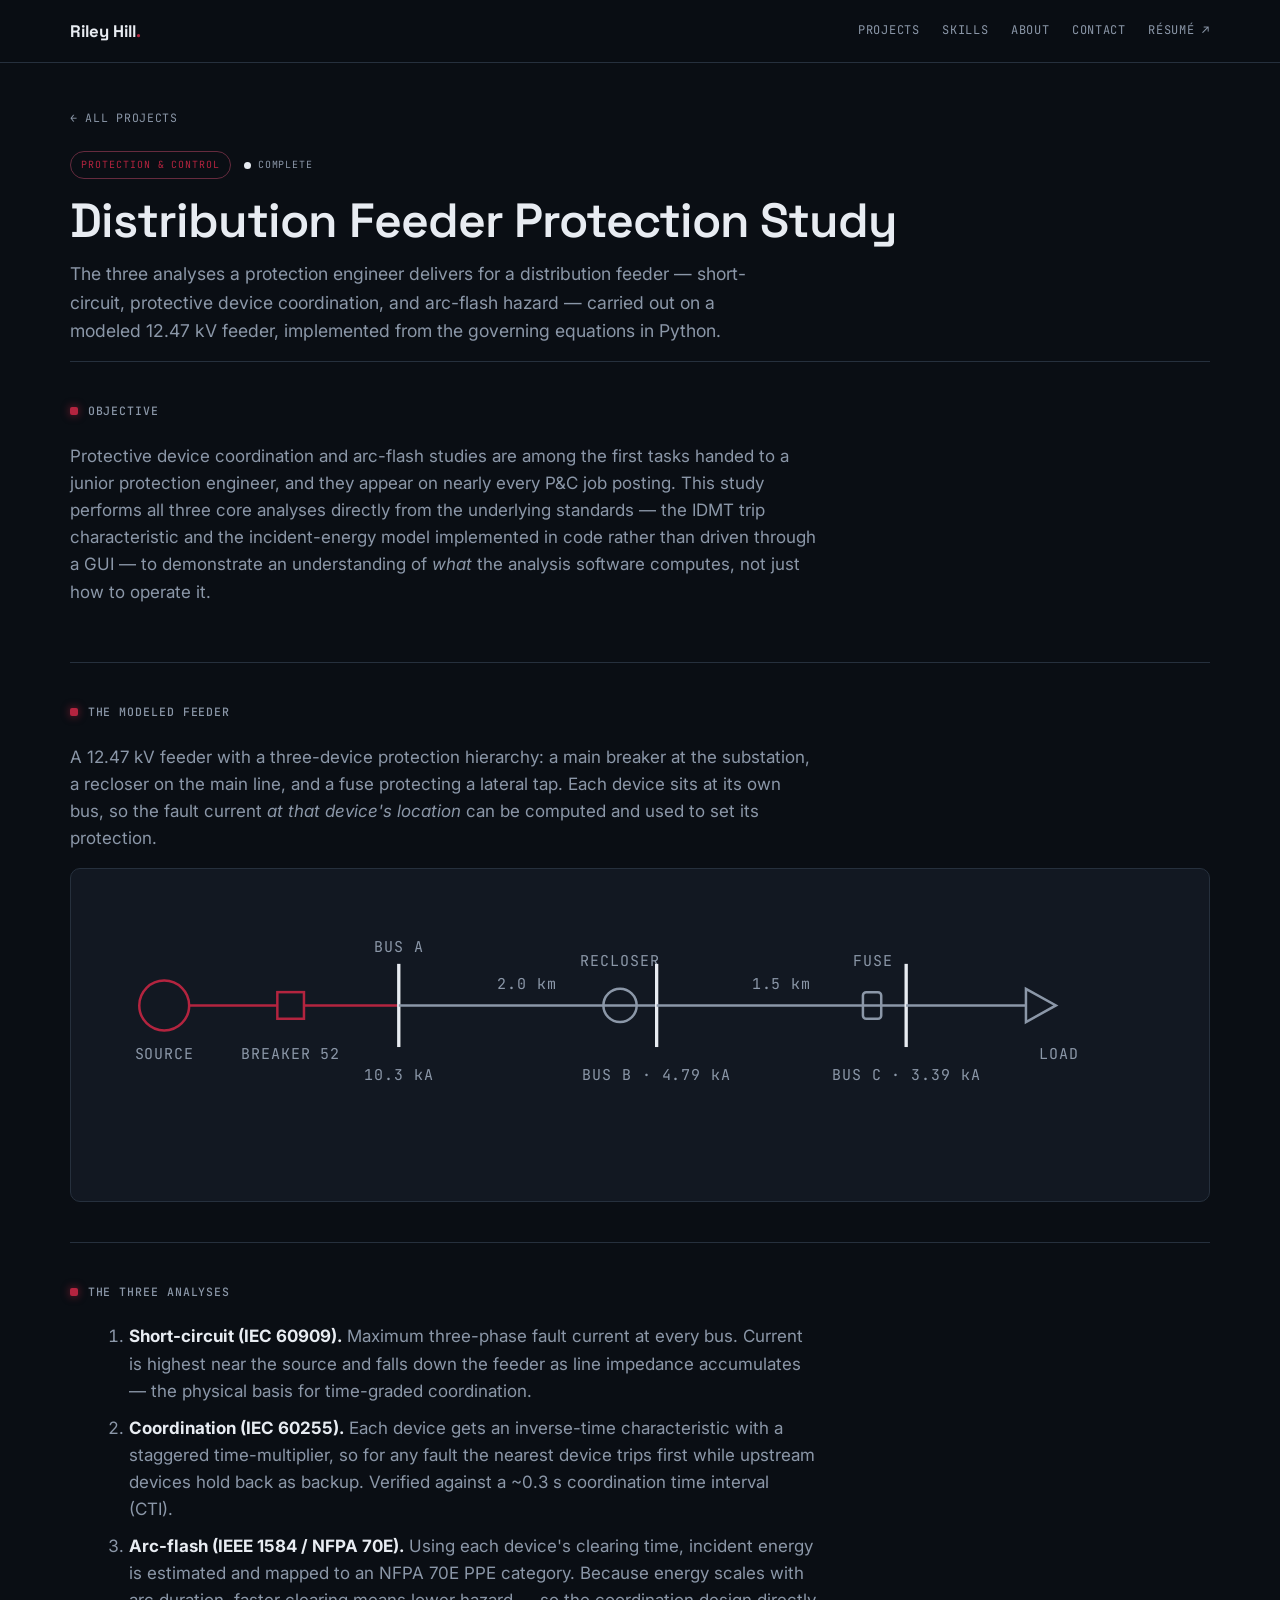
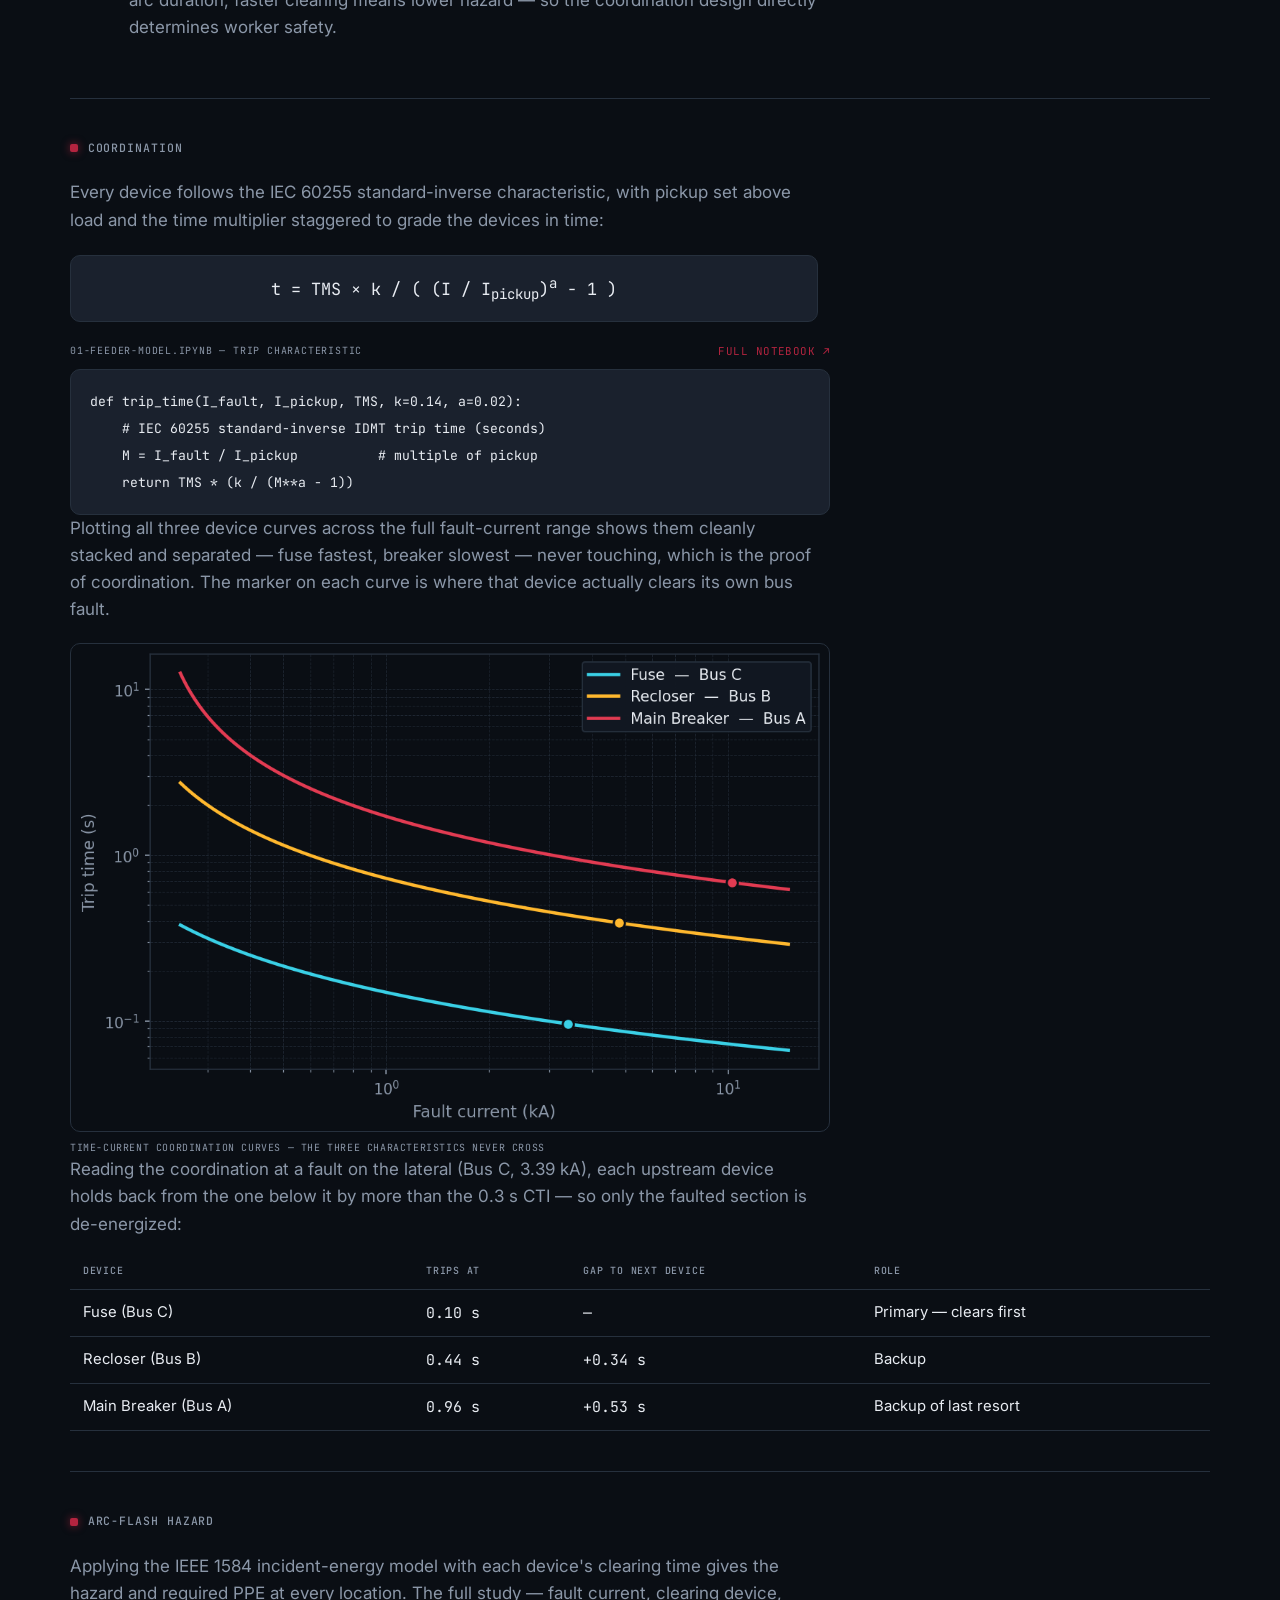
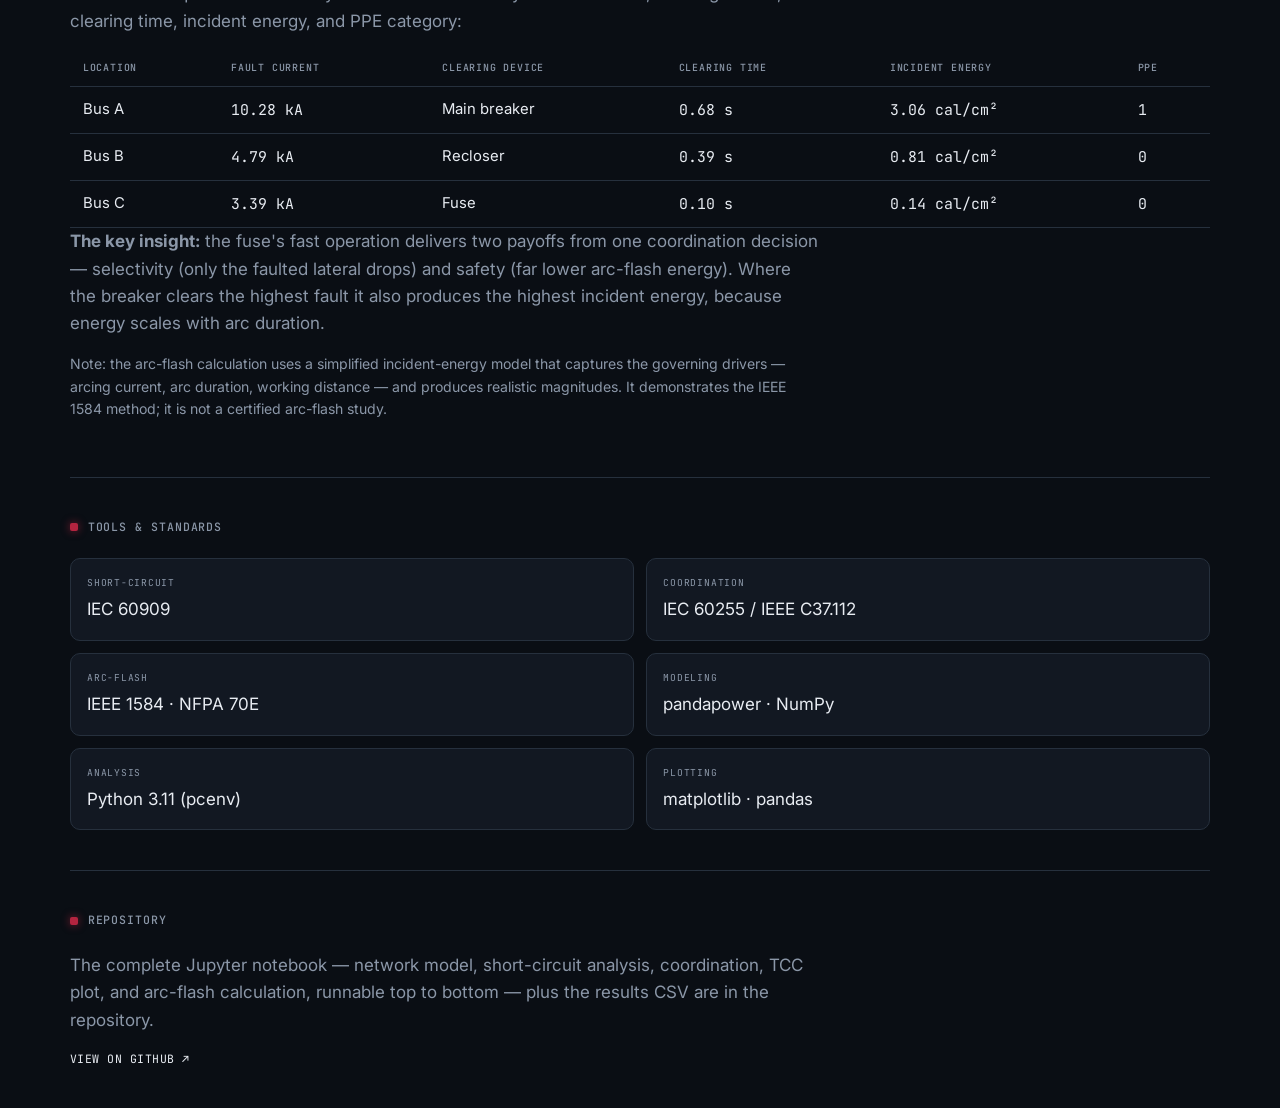
==== projects/feeder-study.html @ 52fa6ba0 "finished site structure" ====
<!DOCTYPE html>
<html lang="en">
<head>
  <meta charset="UTF-8" />
  <meta name="viewport" content="width=device-width, initial-scale=1.0" />
  <title>Distribution Feeder Protection Study — Riley Hill</title>
  <meta name="description" content="A short-circuit, protective device coordination, and IEEE 1584 arc-flash study on a 12.47 kV distribution feeder, built in Python." />

  <link rel="preconnect" href="https://fonts.googleapis.com">
  <link rel="preconnect" href="https://fonts.gstatic.com" crossorigin>
  <link href="https://fonts.googleapis.com/css2?family=Inter:wght@400;500;600&family=JetBrains+Mono:wght@400;500&family=Space+Grotesk:wght@500;600;700&display=swap" rel="stylesheet">

  <link rel="stylesheet" href="../styles.css" />
</head>
<body>

  <!-- ============ NAV ============ -->
  <header class="nav">
    <div class="container nav__inner">
      <a class="nav__brand" href="../index.html">Riley Hill<span>.</span></a>
      <nav class="nav__links">
        <a href="../index.html#projects">Projects</a>
        <a href="../index.html#skills">Skills</a>
        <a href="../index.html#about">About</a>
        <a href="../index.html#contact">Contact</a>
        <a href="../assets/resume.pdf">Résumé ↗</a>
      </nav>
    </div>
  </header>

  <main>

    <!-- ============ HERO ============ -->
    <section class="detail-hero container">
      <a class="back-link" href="../index.html#projects">← All projects</a>
      <div class="detail-hero__meta">
        <span class="tag">Protection &amp; Control</span>
        <span class="status status--done">Complete</span>
      </div>
      <h1>Distribution Feeder Protection Study</h1>
      <p class="detail-hero__lead">The three analyses a protection engineer delivers for a distribution feeder — short-circuit, protective device coordination, and arc-flash hazard — carried out on a modeled 12.47 kV feeder, implemented from the governing equations in Python.</p>
    </section>

    <!-- ============ OBJECTIVE ============ -->
    <section class="block container">
      <div class="section__label"><span class="mono">Objective</span></div>
      <div class="prose">
        <p>Protective device coordination and arc-flash studies are among the first tasks handed to a junior protection engineer, and they appear on nearly every P&amp;C job posting. This study performs all three core analyses directly from the underlying standards — the IDMT trip characteristic and the incident-energy model implemented in code rather than driven through a GUI — to demonstrate an understanding of <em>what</em> the analysis software computes, not just how to operate it.</p>
      </div>
    </section>

    <!-- ============ THE MODELED FEEDER ============ -->
    <section class="block container">
      <div class="section__label"><span class="mono">The modeled feeder</span></div>
      <div class="prose">
        <p>A 12.47 kV feeder with a three-device protection hierarchy: a main breaker at the substation, a recloser on the main line, and a fuse protecting a lateral tap. Each device sits at its own bus, so the fault current <em>at that device's location</em> can be computed and used to set its protection.</p>
      </div>
      <div class="oneline">
        <svg viewBox="0 0 660 175" role="img" aria-label="Single-line diagram of a 12.47 kV feeder: source, main breaker, Bus A at 10.3 kA, a 2.0 km line to a recloser at Bus B at 4.79 kA, a 1.5 km line to a fuse at Bus C at 3.39 kA, then the lateral load">
          <!-- source -->
          <circle class="ol-node ol-hot" cx="44" cy="70" r="15"/>
          <text class="ol-label" x="44" y="102" text-anchor="middle">SOURCE</text>
          <line class="ol-line ol-hot" x1="59" y1="70" x2="112" y2="70"/>
          <!-- main breaker -->
          <rect class="ol-node ol-hot" x="112" y="62" width="16" height="16"/>
          <text class="ol-label" x="120" y="102" text-anchor="middle">BREAKER 52</text>
          <line class="ol-line ol-hot" x1="128" y1="70" x2="185" y2="70"/>
          <!-- BUS A -->
          <line class="ol-bus" x1="185" y1="45" x2="185" y2="95"/>
          <text class="ol-label" x="185" y="38" text-anchor="middle">BUS A</text>
          <text class="ol-label" x="185" y="115" text-anchor="middle">10.3 kA</text>
          <!-- 2.0 km span -->
          <line class="ol-line" x1="185" y1="70" x2="340" y2="70"/>
          <text class="ol-label" x="262" y="60" text-anchor="middle">2.0 km</text>
          <!-- recloser + BUS B -->
          <circle class="ol-node" cx="318" cy="70" r="10"/>
          <text class="ol-label" x="318" y="46" text-anchor="middle">RECLOSER</text>
          <line class="ol-bus" x1="340" y1="45" x2="340" y2="95"/>
          <text class="ol-label" x="340" y="115" text-anchor="middle">BUS B · 4.79 kA</text>
          <!-- 1.5 km span -->
          <line class="ol-line" x1="340" y1="70" x2="490" y2="70"/>
          <text class="ol-label" x="415" y="60" text-anchor="middle">1.5 km</text>
          <!-- fuse + BUS C -->
          <rect class="ol-node" x="464" y="62" width="11" height="16" rx="2"/>
          <text class="ol-label" x="470" y="46" text-anchor="middle">FUSE</text>
          <line class="ol-bus" x1="490" y1="45" x2="490" y2="95"/>
          <text class="ol-label" x="490" y="115" text-anchor="middle">BUS C · 3.39 kA</text>
          <!-- load -->
          <line class="ol-line" x1="490" y1="70" x2="562" y2="70"/>
          <path class="ol-line" d="M562 60 l18 10 l-18 10 z" fill="#8b97a8"/>
          <text class="ol-label" x="582" y="102" text-anchor="middle">LOAD</text>
        </svg>
      </div>
    </section>

    <!-- ============ METHOD ============ -->
    <section class="block container">
      <div class="section__label"><span class="mono">The three analyses</span></div>
      <div class="prose">
        <ol>
          <li><strong>Short-circuit (IEC 60909).</strong> Maximum three-phase fault current at every bus. Current is highest near the source and falls down the feeder as line impedance accumulates — the physical basis for time-graded coordination.</li>
          <li><strong>Coordination (IEC 60255).</strong> Each device gets an inverse-time characteristic with a staggered time-multiplier, so for any fault the nearest device trips first while upstream devices hold back as backup. Verified against a ~0.3 s coordination time interval (CTI).</li>
          <li><strong>Arc-flash (IEEE 1584 / NFPA 70E).</strong> Using each device's clearing time, incident energy is estimated and mapped to an NFPA 70E PPE category. Because energy scales with arc duration, faster clearing means lower hazard — so the coordination design directly determines worker safety.</li>
        </ol>
      </div>
    </section>

    <!-- ============ COORDINATION ============ -->
    <section class="block container">
      <div class="section__label"><span class="mono">Coordination</span></div>
      <div class="prose">
        <p>Every device follows the IEC 60255 standard-inverse characteristic, with pickup set above load and the time multiplier staggered to grade the devices in time:</p>
        <div class="equation">t = TMS &times; k / ( (I / I<sub>pickup</sub>)<sup>a</sup> &minus; 1 )</div>
      </div>

      <div class="code-block">
        <div class="cap">
          <span>01-feeder-model.ipynb — trip characteristic</span>
          <a href="https://github.com/rileyhill625/etap-feeder-study">Full notebook ↗</a>
        </div>
        <pre><code>def trip_time(I_fault, I_pickup, TMS, k=0.14, a=0.02):
    # IEC 60255 standard-inverse IDMT trip time (seconds)
    M = I_fault / I_pickup          # multiple of pickup
    return TMS * (k / (M**a - 1))</code></pre>
      </div>

      <div class="prose">
        <p>Plotting all three device curves across the full fault-current range shows them cleanly stacked and separated — fuse fastest, breaker slowest — never touching, which is the proof of coordination. The marker on each curve is where that device actually clears its own bus fault.</p>
      </div>
      <figure class="figure figure--md">
        <img src="../assets/tcc-coordination.png" alt="Time-current coordination plot: three IEC standard-inverse curves for the fuse, recloser, and main breaker, cleanly separated across the fault-current range, with a marker on each at its operating point">
        <figcaption>Time-current coordination curves — the three characteristics never cross</figcaption>
      </figure>

      <div class="prose">
        <p>Reading the coordination at a fault on the lateral (Bus C, 3.39 kA), each upstream device holds back from the one below it by more than the 0.3 s CTI — so only the faulted section is de-energized:</p>
      </div>
      <table class="data-table">
        <thead><tr><th>Device</th><th>Trips at</th><th>Gap to next device</th><th>Role</th></tr></thead>
        <tbody>
          <tr><td>Fuse (Bus C)</td><td class="num">0.10 s</td><td class="num">—</td><td>Primary — clears first</td></tr>
          <tr><td>Recloser (Bus B)</td><td class="num">0.44 s</td><td class="num">+0.34 s</td><td>Backup</td></tr>
          <tr><td>Main Breaker (Bus A)</td><td class="num">0.96 s</td><td class="num">+0.53 s</td><td>Backup of last resort</td></tr>
        </tbody>
      </table>
    </section>

    <!-- ============ ARC-FLASH HAZARD ============ -->
    <section class="block container">
      <div class="section__label"><span class="mono">Arc-flash hazard</span></div>
      <div class="prose">
        <p>Applying the IEEE 1584 incident-energy model with each device's clearing time gives the hazard and required PPE at every location. The full study — fault current, clearing device, clearing time, incident energy, and PPE category:</p>
      </div>
      <table class="data-table">
        <thead><tr><th>Location</th><th>Fault current</th><th>Clearing device</th><th>Clearing time</th><th>Incident energy</th><th>PPE</th></tr></thead>
        <tbody>
          <tr><td>Bus A</td><td class="num">10.28 kA</td><td>Main breaker</td><td class="num">0.68 s</td><td class="num">3.06 cal/cm²</td><td class="num">1</td></tr>
          <tr><td>Bus B</td><td class="num">4.79 kA</td><td>Recloser</td><td class="num">0.39 s</td><td class="num">0.81 cal/cm²</td><td class="num">0</td></tr>
          <tr><td>Bus C</td><td class="num">3.39 kA</td><td>Fuse</td><td class="num">0.10 s</td><td class="num">0.14 cal/cm²</td><td class="num">0</td></tr>
        </tbody>
      </table>
      <div class="prose">
        <p><strong>The key insight:</strong> the fuse's fast operation delivers two payoffs from one coordination decision — selectivity (only the faulted lateral drops) and safety (far lower arc-flash energy). Where the breaker clears the highest fault it also produces the highest incident energy, because energy scales with arc duration.</p>
        <p style="font-size:.88rem;">Note: the arc-flash calculation uses a simplified incident-energy model that captures the governing drivers — arcing current, arc duration, working distance — and produces realistic magnitudes. It demonstrates the IEEE 1584 method; it is not a certified arc-flash study.</p>
      </div>
    </section>

    <!-- ============ TOOLS & STANDARDS ============ -->
    <section class="block container">
      <div class="section__label"><span class="mono">Tools &amp; standards</span></div>
      <div class="spec-grid">
        <div class="spec"><span class="k">Short-circuit</span><span class="v">IEC 60909</span></div>
        <div class="spec"><span class="k">Coordination</span><span class="v">IEC 60255 / IEEE C37.112</span></div>
        <div class="spec"><span class="k">Arc-flash</span><span class="v">IEEE 1584 · NFPA 70E</span></div>
        <div class="spec"><span class="k">Modeling</span><span class="v">pandapower · NumPy</span></div>
        <div class="spec"><span class="k">Analysis</span><span class="v">Python 3.11 (pcenv)</span></div>
        <div class="spec"><span class="k">Plotting</span><span class="v">matplotlib · pandas</span></div>
      </div>
    </section>

    <!-- ============ REPOSITORY ============ -->
    <section class="block container">
      <div class="section__label"><span class="mono">Repository</span></div>
      <div class="prose"><p>The complete Jupyter notebook — network model, short-circuit analysis, coordination, TCC plot, and arc-flash calculation, runnable top to bottom — plus the results CSV are in the repository.</p></div>
      <div class="card__links">
        <a href="https://github.com/rileyhill625/etap-feeder-study">View on GitHub ↗</a>
      </div>
    </section>

  </main>

</body>
</html>
---- styles.css ----
/* ============================================================
   Riley Hill — Protection & Control + Renewables portfolio
   styles.css · design tokens + base + nav + hero
   ============================================================ */

/* 1. DESIGN TOKENS — the single source of the whole site */
:root {  /* top of document */
  /* neutrals — control-room graphite */
  --bg:        #0a0e14;
  --surface:   #121822;
  --surface-2: #1a212d;
  --line:      #26303d;
  --text:      #e8ecf2;
  --muted:     #8b97a8;

  /* niche accents — the color language specializations */
  --maroon:    #500000;   /* A&M brand — deep fills */
  --maroon-hi: #b3243f;   /* readable maroon = PROTECTION & CONTROL */
  --renew:     #ffb82e;   /* amber     = RENEWABLES INTEGRATION */

  /* typefaces */
  --font-display: 'Space Grotesk', system-ui, sans-serif;
  --font-body:    'Inter', system-ui, sans-serif;
  --font-mono:    'JetBrains Mono', ui-monospace, monospace;

  /* spacing + rhythm */
  --space-section: clamp(4rem, 9vw, 7rem);
  --content-max:   1140px;
  --radius:        10px;
}

/* 2. RESET — sane defaults across browsers */
*, *::before, *::after { box-sizing: border-box; }
* { margin: 0; }
html { scroll-behavior: smooth; }
img, svg { display: block; max-width: 100%; }

body {
  background: var(--bg);
  color: var(--text);
  font-family: var(--font-body);
  font-size: 1.0625rem;
  line-height: 1.6;
  -webkit-font-smoothing: antialiased;
}

/* 3. BASE TYPOGRAPHY */
h1, h2, h3 {
  font-family: var(--font-display);
  font-weight: 600;
  line-height: 1.1;
  letter-spacing: -0.02em;
}
a { color: inherit; text-decoration: none; }

.container { width: min(100% - 2.5rem, var(--content-max)); margin-inline: auto; }

.mono {
  font-family: var(--font-mono);
  font-weight: 500;
  letter-spacing: 0.08em;
  text-transform: uppercase;
  font-size: 0.72rem;
  color: var(--muted);
}

/* 4. NAV — sticky, translucent, hairline underline */
.nav {
  position: sticky; top: 0; z-index: 50;
  background: color-mix(in srgb, var(--bg) 82%, transparent);
  backdrop-filter: blur(10px);
  border-bottom: 1px solid var(--line);
}
.nav__inner { display: flex; align-items: center; justify-content: space-between; height: 62px; }
.nav__brand { font-family: var(--font-display); font-weight: 700; font-size: 1.05rem; }
.nav__brand span { color: var(--maroon-hi); }
.nav__links { display: flex; gap: 1.4rem; flex-wrap: wrap; }
.nav__links a {
  font-family: var(--font-mono); font-size: 0.75rem;
  letter-spacing: 0.06em; text-transform: uppercase;
  color: var(--muted); transition: color .18s ease;
}
.nav__links a:hover { color: var(--text); }

/* 5. BUTTONS */
.btn {
  display: inline-flex; align-items: center; gap: .5rem;
  font-family: var(--font-mono); font-size: .78rem;
  letter-spacing: .04em; text-transform: uppercase;
  padding: .7rem 1.1rem; border-radius: var(--radius);
  border: 1px solid var(--line); color: var(--text);
  transition: border-color .18s ease, background .18s ease, transform .18s ease;
}
.btn:hover { transform: translateY(-1px); }
.btn--primary { background: var(--maroon); border-color: var(--maroon-hi); }
.btn--primary:hover { background: var(--maroon-hi); }
.btn--ghost:hover { border-color: var(--muted); background: var(--surface); }

/* 6. HERO */
.hero { padding-block: clamp(3.5rem, 8vw, 6rem) var(--space-section); }
.hero__inner {
  display: grid; grid-template-columns: 1.1fr .9fr;
  gap: clamp(2rem, 5vw, 4rem); align-items: center;
}
.hero__kicker { margin-bottom: 1.1rem; }
.hero h1 { font-size: clamp(2.2rem, 5.2vw, 3.6rem); margin-bottom: 1.2rem; }
.hero h1 .accent { color: var(--renew); }
.hero__sub { color: var(--muted); max-width: 46ch; margin-bottom: 1.8rem; }
.cta-row { display: flex; gap: .8rem; flex-wrap: wrap; }

.pills { display: flex; gap: .6rem; margin-top: 1.6rem; flex-wrap: wrap; }
.pill {
  font-family: var(--font-mono); font-size: .68rem;
  letter-spacing: .08em; text-transform: uppercase;
  padding: .35rem .7rem; border-radius: 999px; border: 1px solid var(--line);
}
.pill--pc    { color: var(--maroon-hi); border-color: color-mix(in srgb, var(--maroon-hi) 45%, var(--line)); }
.pill--renew { color: var(--renew);     border-color: color-mix(in srgb, var(--renew) 45%, var(--line)); }

/* hero one-line diagram panel */
.oneline { background: var(--surface); border: 1px solid var(--line); border-radius: var(--radius); padding: 1.25rem; }
.ol-bus  { stroke: var(--text);  stroke-width: 2; }
.ol-line { stroke: var(--muted); stroke-width: 1.5; fill: none; }
.ol-node { fill: none; stroke: var(--muted); stroke-width: 1.5; }
.ol-hot  { stroke: var(--maroon-hi); }
.ol-flow { stroke: var(--renew); stroke-width: 2; fill: none; stroke-dasharray: 4 6; }
.ol-label{ fill: var(--muted); font-family: var(--font-mono); font-size: 9px; letter-spacing: .06em; }

/* 7. SECTION SCAFFOLD + the HMI "status LED" label */
.section { padding-block: var(--space-section); border-top: 1px solid var(--line); }
.section__label { display: flex; align-items: center; gap: .6rem; margin-bottom: 1.4rem; }
.section__label::before {
  content: ""; width: 8px; height: 8px; border-radius: 2px;
  background: var(--maroon-hi);
  box-shadow: 0 0 8px color-mix(in srgb, var(--maroon-hi) 70%, transparent);
}
.section h2 { font-size: clamp(1.6rem, 3.5vw, 2.3rem); }

/* 8. RESPONSIVE */
@media (max-width: 760px) {
  .hero__inner { grid-template-columns: 1fr; }
  .oneline { order: -1; }
  .nav__links { gap: .9rem; }
}

/* 9. ACCESSIBILITY FLOOR */
:focus-visible { outline: 2px solid var(--renew); outline-offset: 3px; border-radius: 4px; }
@media (prefers-reduced-motion: reduce) {
  html { scroll-behavior: auto; }
  * { transition: none !important; animation: none !important; }
}

/* 10. PROJECT CARDS */
.section__intro { color: var(--muted); max-width: 60ch; margin-top: .6rem; }

.projects-grid {
  display: grid;
  grid-template-columns: repeat(2, 1fr);   /* two equal columns */
  gap: 1.2rem;
  margin-top: 2rem;
}

.card {
  --accent: var(--maroon-hi);              /* per-card niche color; a default */
  display: flex; flex-direction: column;   /* stack contents vertically */
  background: var(--surface);
  border: 1px solid var(--line);
  border-radius: var(--radius);
  padding: 1.5rem;
  transition: border-color .2s ease, transform .2s ease;
}
.card--pc    { --accent: var(--maroon-hi); }   /* Protection & Control */
.card--renew { --accent: var(--renew); }       /* Renewables Integration */
.card:hover { transform: translateY(-3px); border-color: color-mix(in srgb, var(--accent) 40%, var(--line)); }

.card__top { display: flex; justify-content: space-between; align-items: center; margin-bottom: 1rem; }

.tag {
  font-family: var(--font-mono); font-size: .62rem; letter-spacing: .1em; text-transform: uppercase;
  padding: .3rem .6rem; border-radius: 999px;
  color: var(--accent);
  border: 1px solid color-mix(in srgb, var(--accent) 45%, var(--line));
}

.status { display: inline-flex; align-items: center; gap: .45rem; font-family: var(--font-mono); font-size: .62rem; letter-spacing: .08em; text-transform: uppercase; color: var(--muted); }
.status::before { content: ""; width: 7px; height: 7px; border-radius: 50%; }
.status--done::before { background: var(--text); }              /* filled = complete */
.status--wip::before  { border: 1.5px solid var(--muted); }     /* hollow = in progress */
.status--planned::before { background: var(--line); }   /* faint filled dot = planned/future */

.card h3 { font-size: 1.25rem; margin-bottom: .5rem; }
.card__desc { color: var(--muted); font-size: .95rem; margin-bottom: 1rem; }

.card__tags { display: flex; flex-wrap: wrap; gap: .4rem; margin-bottom: 1.1rem; }
.chip { font-family: var(--font-mono); font-size: .62rem; color: var(--muted); background: var(--surface-2); border: 1px solid var(--line); border-radius: 5px; padding: .25rem .5rem; }

.card__result { padding: .8rem; background: var(--surface-2); border-left: 2px solid var(--accent); border-radius: 6px; margin-bottom: 1.2rem; }
.card__result .metric { display: block; font-family: var(--font-mono); color: var(--text); font-size: .95rem; }
.card__result .metric-label { font-family: var(--font-mono); font-size: .6rem; letter-spacing: .08em; text-transform: uppercase; color: var(--muted); }

.card__links { margin-top: auto; display: flex; gap: 1.2rem; align-items: center; }
.card__links a { font-family: var(--font-mono); font-size: .72rem; letter-spacing: .04em; text-transform: uppercase; color: var(--text); transition: color .18s ease; }
.card__links a:hover { color: var(--accent); }
.card__links .secondary { color: var(--muted); }

@media (max-width: 760px) { .projects-grid { grid-template-columns: 1fr; } }


/* 11. CAPSTONES — the featured tier */
.capstones {
  display: grid;
  grid-template-columns: repeat(2, 1fr);
  gap: 1.2rem;
  margin-top: 2rem;
  margin-bottom: 3rem;
}
.capstone {
  --accent: var(--maroon-hi);              /* local niche token, same trick as .card */
  position: relative;                      /* anchor for the accent bar below */
  overflow: hidden;                        /* clip the bar to the rounded corners */
  display: flex; flex-direction: column;
  background: var(--surface);
  border: 1px solid var(--line);
  border-radius: var(--radius);
  padding: 2rem;
  transition: border-color .2s ease, transform .2s ease;
}
.capstone--pc     { --accent: var(--maroon-hi); }
.capstone--bridge { --accent: var(--renew); }

/* the accent bar across the top — this is what elevates a capstone above a card */
.capstone::before {
  content: ""; position: absolute; top: 0; left: 0; right: 0; height: 3px;
  background: var(--accent);
}
.capstone--bridge::before {
  background: linear-gradient(90deg, var(--maroon-hi), var(--renew));  /* the fusion */
}

.capstone__head { display: flex; justify-content: space-between; align-items: center; margin-bottom: .9rem; }
.capstone__eyebrow { font-family: var(--font-mono); font-size: .62rem; letter-spacing: .12em; text-transform: uppercase; color: var(--accent); }
.capstone h3 { font-size: 1.6rem; margin-bottom: .7rem; }
.capstone__desc { color: var(--muted); margin-bottom: 1.3rem; }

.capstone__scope {
  display: flex; gap: 1.6rem; flex-wrap: wrap;
  padding-block: 1rem; margin-bottom: 1.4rem;
  border-top: 1px solid var(--line); border-bottom: 1px solid var(--line);
}
.capstone__scope div { display: flex; flex-direction: column; }
.capstone__scope .n { font-family: var(--font-display); font-size: 1.15rem; color: var(--text); }
.capstone__scope .l { font-family: var(--font-mono); font-size: .58rem; letter-spacing: .08em; text-transform: uppercase; color: var(--muted); margin-top: .2rem; }

.capstone__links { margin-top: auto; display: flex; gap: 1.2rem; }
.capstone__links a { font-family: var(--font-mono); font-size: .72rem; letter-spacing: .04em; text-transform: uppercase; color: var(--text); transition: color .18s ease; }
.capstone__links a:hover { color: var(--accent); }

@media (max-width: 760px) { .capstones { grid-template-columns: 1fr; } }

/* 12. PROJECT DETAIL PAGES */
.detail-hero { --accent: var(--maroon-hi); padding-block: 2.5rem 1rem; }
/* for a renewables detail page, put style="--accent: var(--renew)" on its <main> */

.back-link { font-family: var(--font-mono); font-size: .72rem; letter-spacing: .06em; text-transform: uppercase; color: var(--muted); display: inline-flex; gap: .4rem; margin-bottom: 1.5rem; transition: color .18s ease; }
.back-link:hover { color: var(--text); }
.detail-hero__meta { display: flex; gap: .8rem; align-items: center; margin-bottom: 1rem; flex-wrap: wrap; }
.detail-hero h1 { font-size: clamp(1.9rem, 4.5vw, 3rem); margin-bottom: .8rem; }
.detail-hero__lead { color: var(--muted); font-size: 1.1rem; max-width: 62ch; }

.block { padding-block: 2.5rem; border-top: 1px solid var(--line); }
.prose { max-width: 68ch; }
.prose p { color: var(--muted); margin-bottom: 1rem; }
.prose ol { color: var(--muted); margin: 0 0 1rem 1.2rem; }
.prose li { margin-bottom: .6rem; }
.prose li strong { color: var(--text); }

.equation { font-family: var(--font-mono); background: var(--surface-2); border: 1px solid var(--line); border-radius: var(--radius); padding: 1rem 1.2rem; color: var(--text); text-align: center; margin: 1.3rem 0; font-size: 1.05rem; }

/* data tables */
.data-table { width: 100%; border-collapse: collapse; margin-top: 1rem; font-size: .93rem; }
.data-table th { text-align: left; font-family: var(--font-mono); font-size: .62rem; letter-spacing: .08em; text-transform: uppercase; color: var(--muted); font-weight: 500; padding: .6rem .8rem; border-bottom: 1px solid var(--line); }
.data-table td { padding: .7rem .8rem; border-bottom: 1px solid var(--line); color: var(--text); }
.data-table .num { font-family: var(--font-mono); }
.data-table tr:hover td { background: var(--surface); }

/* hardware spec grid */
.spec-grid { display: grid; grid-template-columns: repeat(2, 1fr); gap: .8rem; margin-top: 1rem; }
.spec { background: var(--surface); border: 1px solid var(--line); border-radius: var(--radius); padding: 1rem; }
.spec .k { font-family: var(--font-mono); font-size: .6rem; letter-spacing: .08em; text-transform: uppercase; color: var(--muted); display: block; margin-bottom: .35rem; }
.spec .v { color: var(--text); }

/* interactive trip curve */
.curve-panel { background: var(--surface); border: 1px solid var(--line); border-radius: var(--radius); padding: 1.5rem; margin-top: 1rem; }
.curve-controls { display: flex; gap: 2rem; flex-wrap: wrap; margin-bottom: 1.2rem; }
.control { display: flex; flex-direction: column; gap: .5rem; min-width: 220px; }
.control label { font-family: var(--font-mono); font-size: .68rem; letter-spacing: .06em; text-transform: uppercase; color: var(--muted); display: flex; justify-content: space-between; }
.control label .val { color: var(--renew); }
.control input[type="range"] { width: 100%; accent-color: var(--maroon-hi); }
.curve-svg { width: 100%; height: auto; background: var(--bg); border-radius: 6px; }
.curve-axis   { stroke: var(--line); stroke-width: 1; }
.curve-grid   { stroke: color-mix(in srgb, var(--line) 55%, transparent); stroke-width: .5; }
.curve-path   { stroke: var(--maroon-hi); stroke-width: 2.5; fill: none; }
.curve-point  { fill: var(--renew); stroke: var(--bg); stroke-width: 2; }
.curve-label  { fill: var(--muted); font-family: var(--font-mono); font-size: 10px; }
.curve-pickup { stroke: var(--muted); stroke-width: 1; stroke-dasharray: 4 4; }

@media (max-width: 760px) { .spec-grid { grid-template-columns: 1fr; } }

/* 13. MEDIA + CODE (detail pages) */
.figure { margin-top: 1.2rem; }
.figure--md { max-width: 760px; }
.figure--sm { max-width: 400px; }
.figure img, .figure video { width: 100%; display: block; border: 1px solid var(--line); border-radius: var(--radius); background: var(--bg); }
.figure figcaption { font-family: var(--font-mono); font-size: .62rem; letter-spacing: .06em; text-transform: uppercase; color: var(--muted); margin-top: .5rem; }

.code-block { margin-top: 1rem; max-width: 760px; }
.code-block .cap { display: flex; justify-content: space-between; align-items: center; margin-bottom: .55rem; }
.code-block .cap span { font-family: var(--font-mono); font-size: .62rem; letter-spacing: .08em; text-transform: uppercase; color: var(--muted); }
.code-block .cap a { font-family: var(--font-mono); font-size: .68rem; text-transform: uppercase; letter-spacing: .04em; color: var(--maroon-hi); }
.code-block pre { background: var(--surface-2); border: 1px solid var(--line); border-radius: var(--radius); padding: 1.1rem 1.2rem; overflow-x: auto; }
.code-block code { font-family: var(--font-mono); font-size: .82rem; line-height: 1.7; color: var(--text); white-space: pre; }

/* 14. SKILLS */
.chips { display: flex; flex-wrap: wrap; gap: .45rem; }
.skills-grid { display: grid; grid-template-columns: repeat(2, 1fr); gap: 1.4rem; margin-top: 1.8rem; }
.skill-group { background: var(--surface); border: 1px solid var(--line); border-radius: var(--radius); padding: 1.3rem; }
.skill-group h3 { font-family: var(--font-mono); font-size: .68rem; letter-spacing: .1em; text-transform: uppercase; color: var(--muted); font-weight: 500; margin-bottom: .9rem; }
@media (max-width: 760px){ .skills-grid { grid-template-columns: 1fr; } }

/* 15. POLISH — scroll reveal, hero current flow, footer */

/* Scroll reveal. Scoped to .js so the page still shows everything if JS is off. */
.js .reveal { opacity: 0; transform: translateY(20px); transition: opacity .6s ease, transform .6s ease; }
.js .reveal.is-visible { opacity: 1; transform: none; }

/* Flowing current on the hero feeder conductor */
@keyframes current-flow { to { stroke-dashoffset: -140; } }
.ol-flow { stroke-dasharray: 6 8; animation: current-flow 2.5s linear infinite; }

/* Footer */
.footer { display: flex; justify-content: space-between; align-items: center; gap: 1rem; flex-wrap: wrap;
  padding-block: 2rem; border-top: 1px solid var(--line); color: var(--muted); }
.footer a { color: var(--muted); font-family: var(--font-mono); font-size: .72rem; letter-spacing: .06em; text-transform: uppercase; transition: color .18s ease; }
.footer a:hover { color: var(--text); }

@media (prefers-reduced-motion: reduce) {
  .js .reveal { opacity: 1; transform: none; transition: none; }
  .ol-flow { animation: none; }
}
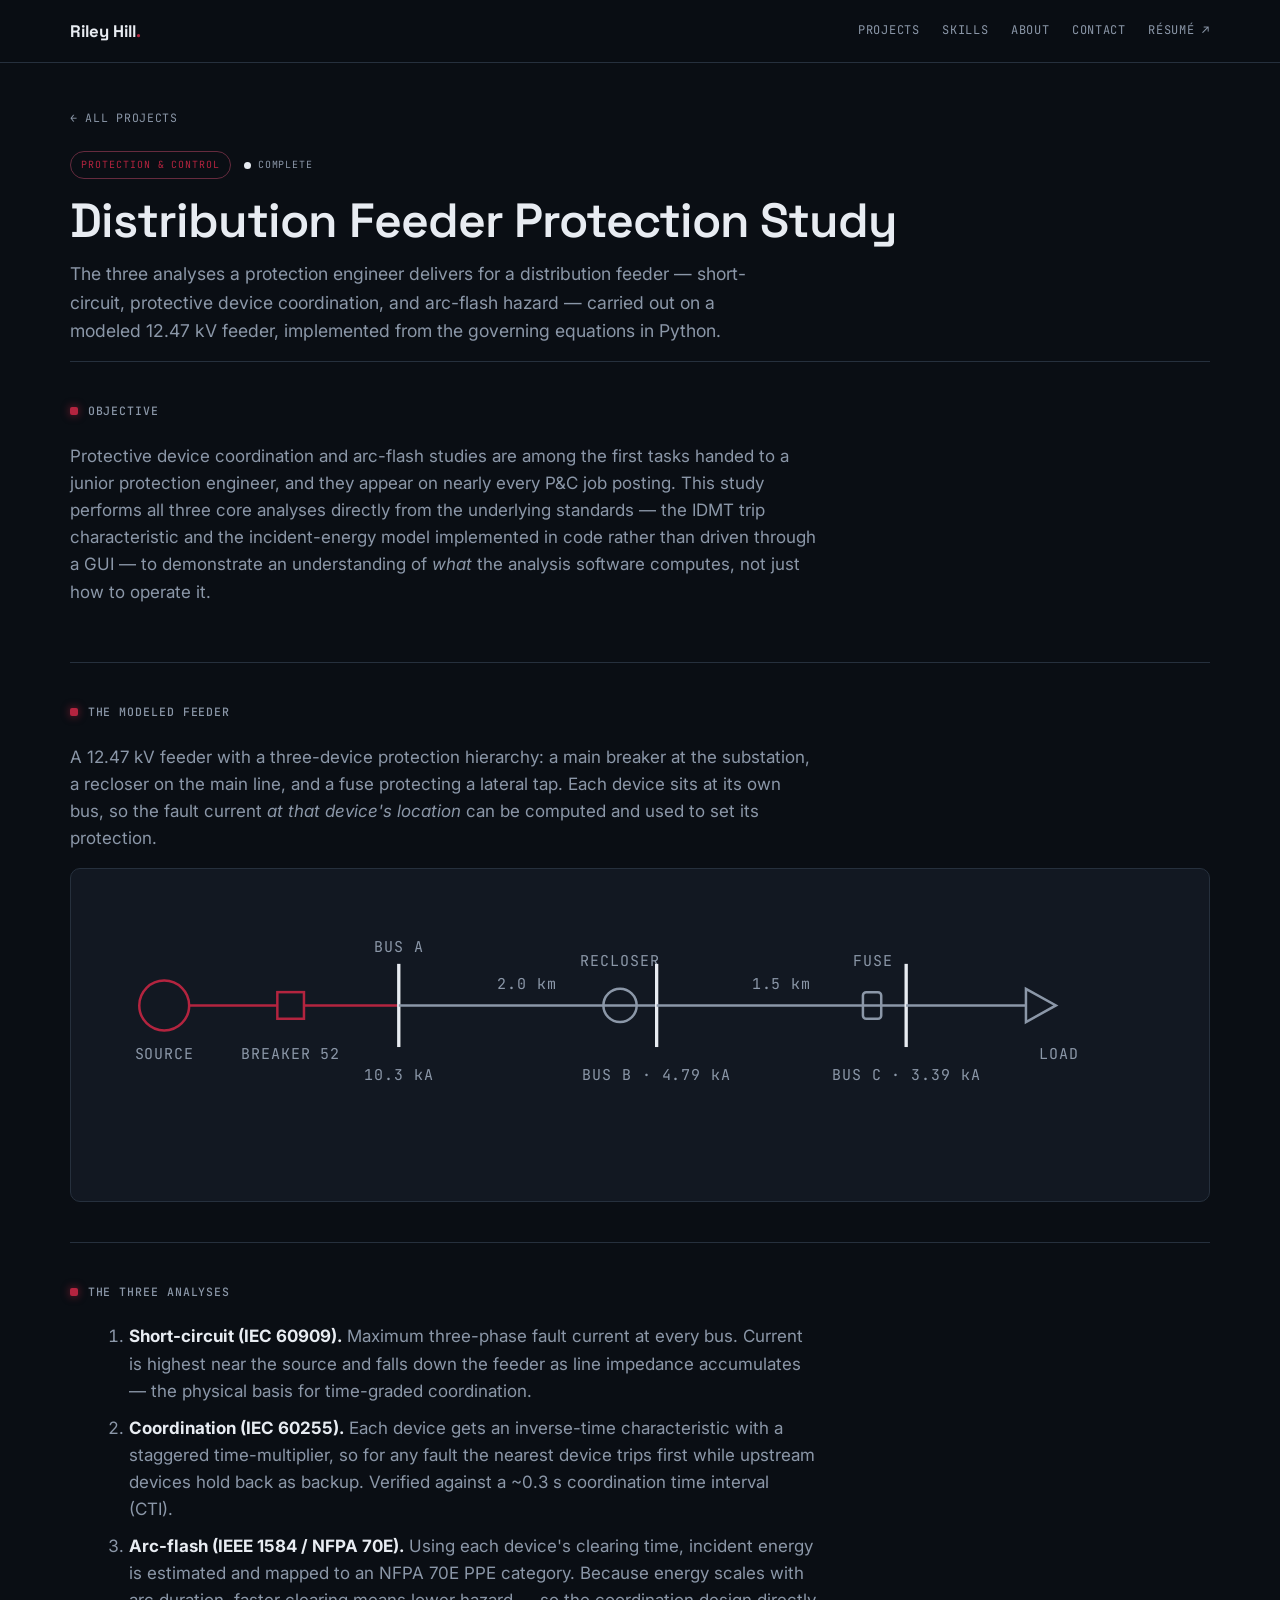
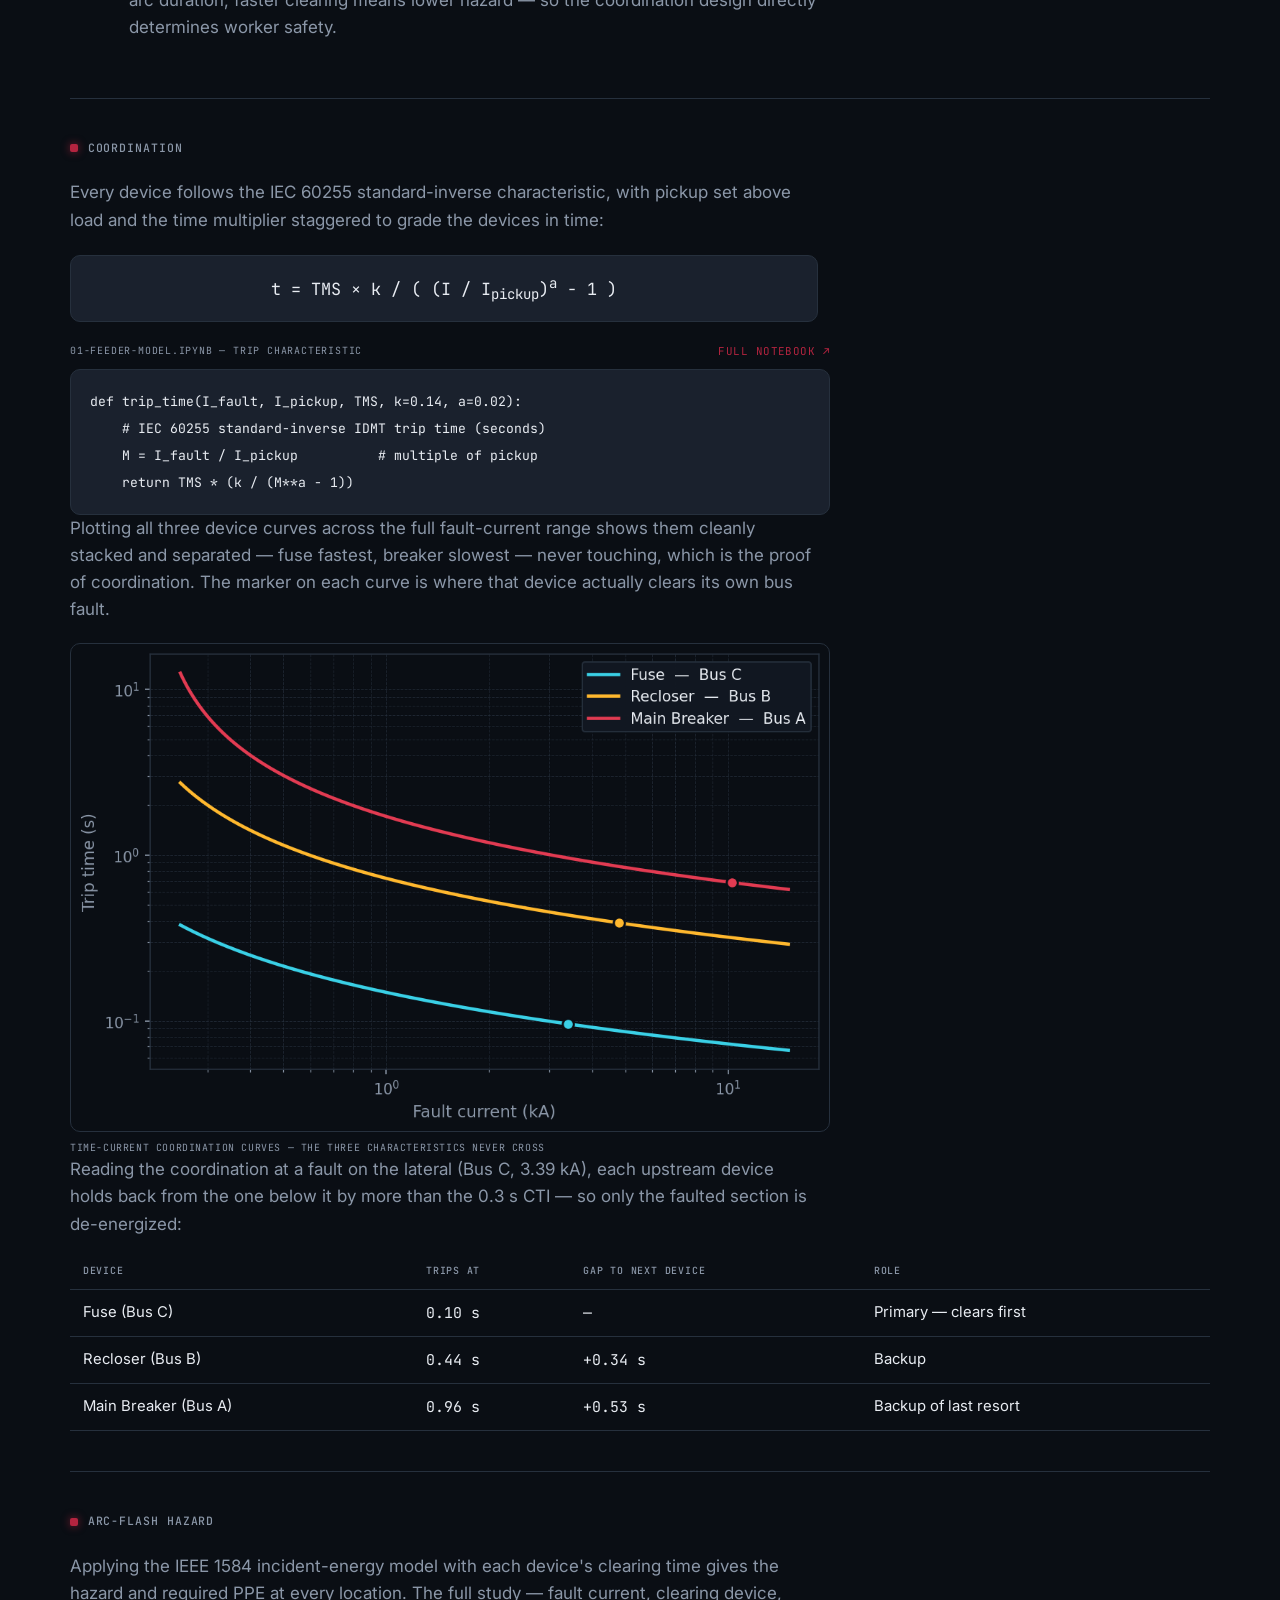
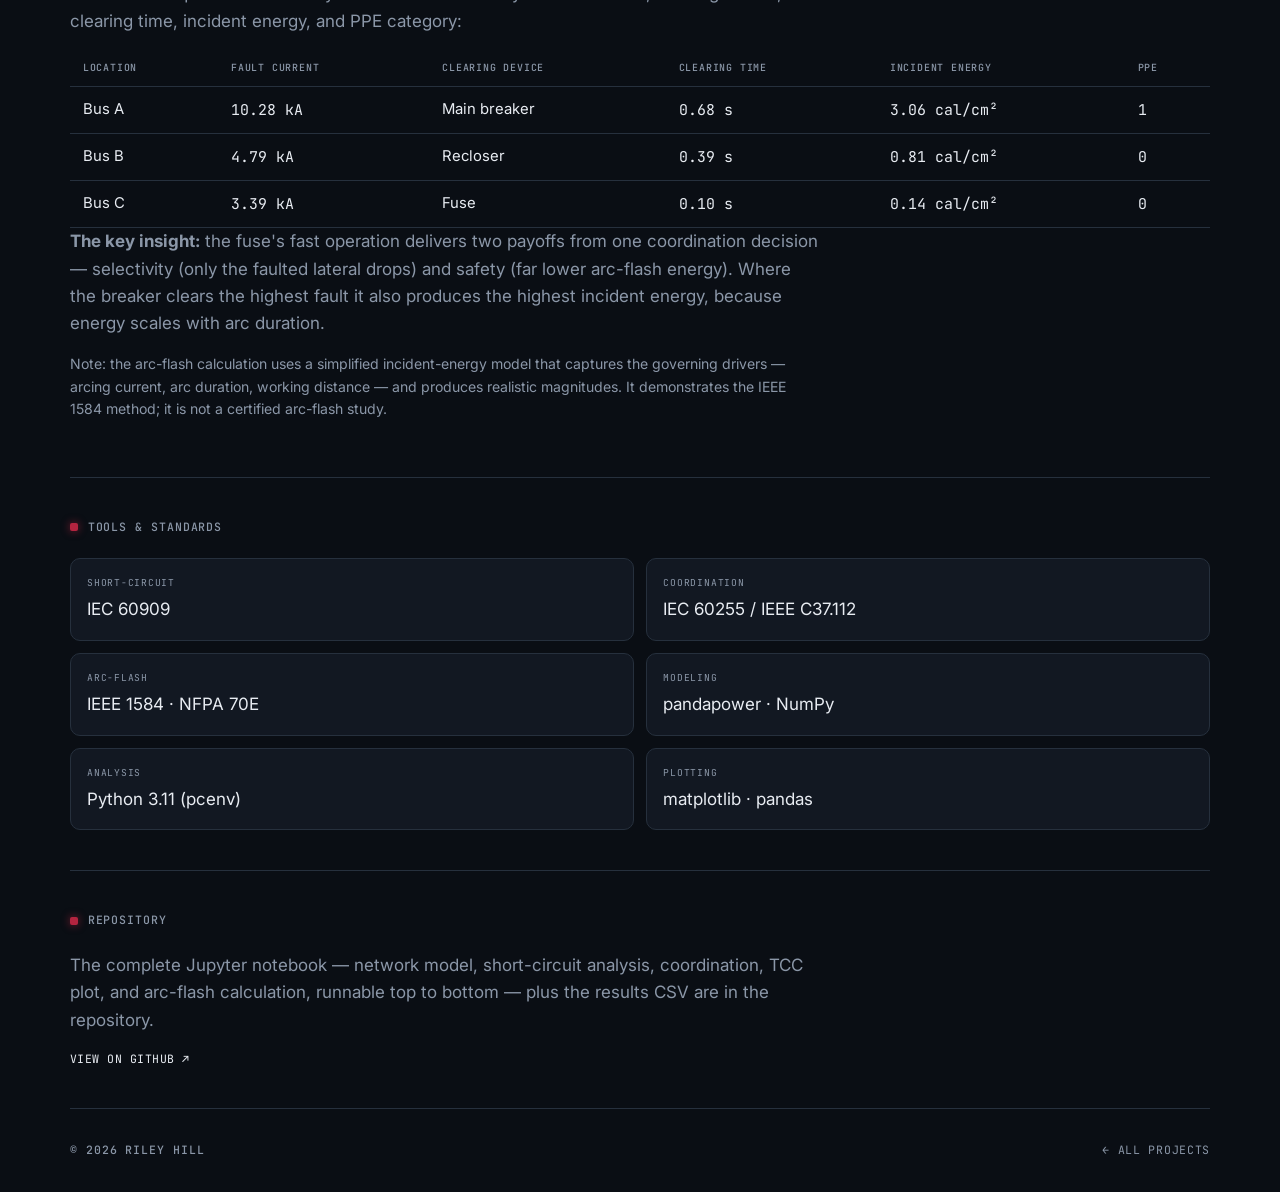
==== commit 214edc22: "general site polish and mobile optimization" ====
--- a/projects/feeder-study.html
+++ b/projects/feeder-study.html
@@ -11,14 +11,21 @@
   <link href="https://fonts.googleapis.com/css2?family=Inter:wght@400;500;600&family=JetBrains+Mono:wght@400;500&family=Space+Grotesk:wght@500;600;700&display=swap" rel="stylesheet">
 
   <link rel="stylesheet" href="../styles.css" />
+
+  <script>document.documentElement.classList.add('js');</script>
+  <link rel="icon" href="/assets/favicon.svg" type="image/svg+xml">
 </head>
 <body>
+  <a class="skip-link" href="#main">Skip to content</a>
 
   <!-- ============ NAV ============ -->
   <header class="nav">
     <div class="container nav__inner">
       <a class="nav__brand" href="../index.html">Riley Hill<span>.</span></a>
-      <nav class="nav__links">
+      <button class="nav__toggle" aria-label="Toggle menu" aria-expanded="false" aria-controls="nav-links">
+        <span></span><span></span><span></span>
+      </button>
+      <nav class="nav__links" id="nav-links">
         <a href="../index.html#projects">Projects</a>
         <a href="../index.html#skills">Skills</a>
         <a href="../index.html#about">About</a>
@@ -28,7 +35,7 @@
     </div>
   </header>
 
-  <main>
+  <main id="main">
 
     <!-- ============ HERO ============ -->
     <section class="detail-hero container">
@@ -42,7 +49,7 @@
     </section>
 
     <!-- ============ OBJECTIVE ============ -->
-    <section class="block container">
+    <section class="block container reveal">
       <div class="section__label"><span class="mono">Objective</span></div>
       <div class="prose">
         <p>Protective device coordination and arc-flash studies are among the first tasks handed to a junior protection engineer, and they appear on nearly every P&amp;C job posting. This study performs all three core analyses directly from the underlying standards — the IDMT trip characteristic and the incident-energy model implemented in code rather than driven through a GUI — to demonstrate an understanding of <em>what</em> the analysis software computes, not just how to operate it.</p>
@@ -50,7 +57,7 @@
     </section>
 
     <!-- ============ THE MODELED FEEDER ============ -->
-    <section class="block container">
+    <section class="block container reveal">
       <div class="section__label"><span class="mono">The modeled feeder</span></div>
       <div class="prose">
         <p>A 12.47 kV feeder with a three-device protection hierarchy: a main breaker at the substation, a recloser on the main line, and a fuse protecting a lateral tap. Each device sits at its own bus, so the fault current <em>at that device's location</em> can be computed and used to set its protection.</p>
@@ -94,7 +101,7 @@
     </section>
 
     <!-- ============ METHOD ============ -->
-    <section class="block container">
+    <section class="block container reveal">
       <div class="section__label"><span class="mono">The three analyses</span></div>
       <div class="prose">
         <ol>
@@ -106,7 +113,7 @@
     </section>
 
     <!-- ============ COORDINATION ============ -->
-    <section class="block container">
+    <section class="block container reveal">
       <div class="section__label"><span class="mono">Coordination</span></div>
       <div class="prose">
         <p>Every device follows the IEC 60255 standard-inverse characteristic, with pickup set above load and the time multiplier staggered to grade the devices in time:</p>
@@ -146,7 +153,7 @@
     </section>
 
     <!-- ============ ARC-FLASH HAZARD ============ -->
-    <section class="block container">
+    <section class="block container reveal">
       <div class="section__label"><span class="mono">Arc-flash hazard</span></div>
       <div class="prose">
         <p>Applying the IEEE 1584 incident-energy model with each device's clearing time gives the hazard and required PPE at every location. The full study — fault current, clearing device, clearing time, incident energy, and PPE category:</p>
@@ -166,7 +173,7 @@
     </section>
 
     <!-- ============ TOOLS & STANDARDS ============ -->
-    <section class="block container">
+    <section class="block container reveal">
       <div class="section__label"><span class="mono">Tools &amp; standards</span></div>
       <div class="spec-grid">
         <div class="spec"><span class="k">Short-circuit</span><span class="v">IEC 60909</span></div>
@@ -179,7 +186,7 @@
     </section>
 
     <!-- ============ REPOSITORY ============ -->
-    <section class="block container">
+    <section class="block container reveal">
       <div class="section__label"><span class="mono">Repository</span></div>
       <div class="prose"><p>The complete Jupyter notebook — network model, short-circuit analysis, coordination, TCC plot, and arc-flash calculation, runnable top to bottom — plus the results CSV are in the repository.</p></div>
       <div class="card__links">
@@ -189,5 +196,11 @@
 
   </main>
 
+  <footer class="footer container">
+    <span class="mono">© 2026 Riley Hill</span>
+    <a href="../index.html#projects">← All projects</a>
+    </footer>
+  <script src="../main.js"></script>
+
 </body>
 </html>
--- a/styles.css
+++ b/styles.css
@@ -346,4 +346,44 @@
 @media (prefers-reduced-motion: reduce) {
   .js .reveal { opacity: 1; transform: none; transition: none; }
   .ol-flow { animation: none; }
+}
+
+/* 16. QA & MOBILE POLISH */
+
+/* offset anchored sections so the sticky nav doesn't cover their headings */
+section[id], main[id] { scroll-margin-top: 78px; }
+
+/* wide tables scroll instead of overflowing on small screens */
+.table-scroll { overflow-x: auto; -webkit-overflow-scrolling: touch; }
+.table-scroll .data-table { min-width: 540px; }
+
+/* 'coming soon' label so planned cards don't link to dead pages */
+.card__soon, .capstone__soon { font-family: var(--font-mono); font-size: .72rem; letter-spacing: .04em; text-transform: uppercase; color: var(--muted); margin-top: auto; }
+
+/* active nav link (scrollspy) */
+.nav__links a.is-active { color: var(--text); }
+
+/* skip-to-content link for keyboard/screen-reader users */
+.skip-link { position: absolute; left: -9999px; top: 0; z-index: 100; background: var(--maroon); color: #fff; padding: .6rem 1rem; border-radius: 0 0 var(--radius) 0; font-family: var(--font-mono); font-size: .75rem; }
+.skip-link:focus { left: 0; }
+
+/* mobile nav toggle (hamburger) */
+.nav__inner { position: relative; }
+.nav__toggle { display: none; background: none; border: 0; cursor: pointer; padding: 8px; }
+.nav__toggle span { display: block; width: 22px; height: 2px; background: var(--text); margin: 4px 0; transition: transform .2s ease, opacity .2s ease; }
+
+@media (max-width: 680px) {
+  .nav__toggle { display: block; }
+  .nav__links {
+    position: absolute; top: 100%; left: 0; right: 0;
+    flex-direction: column; gap: 0; display: none;
+    background: var(--surface); border: 1px solid var(--line);
+    border-radius: 0 0 var(--radius) var(--radius); padding: .25rem 1.25rem 1rem;
+  }
+  .nav__links.is-open { display: flex; }
+  .nav__links a { padding: .8rem 0; border-bottom: 1px solid var(--line); font-size: .8rem; }
+  .nav__links a:last-child { border-bottom: 0; }
+  .nav__toggle[aria-expanded="true"] span:nth-child(1) { transform: translateY(6px) rotate(45deg); }
+  .nav__toggle[aria-expanded="true"] span:nth-child(2) { opacity: 0; }
+  .nav__toggle[aria-expanded="true"] span:nth-child(3) { transform: translateY(-6px) rotate(-45deg); }
 }
